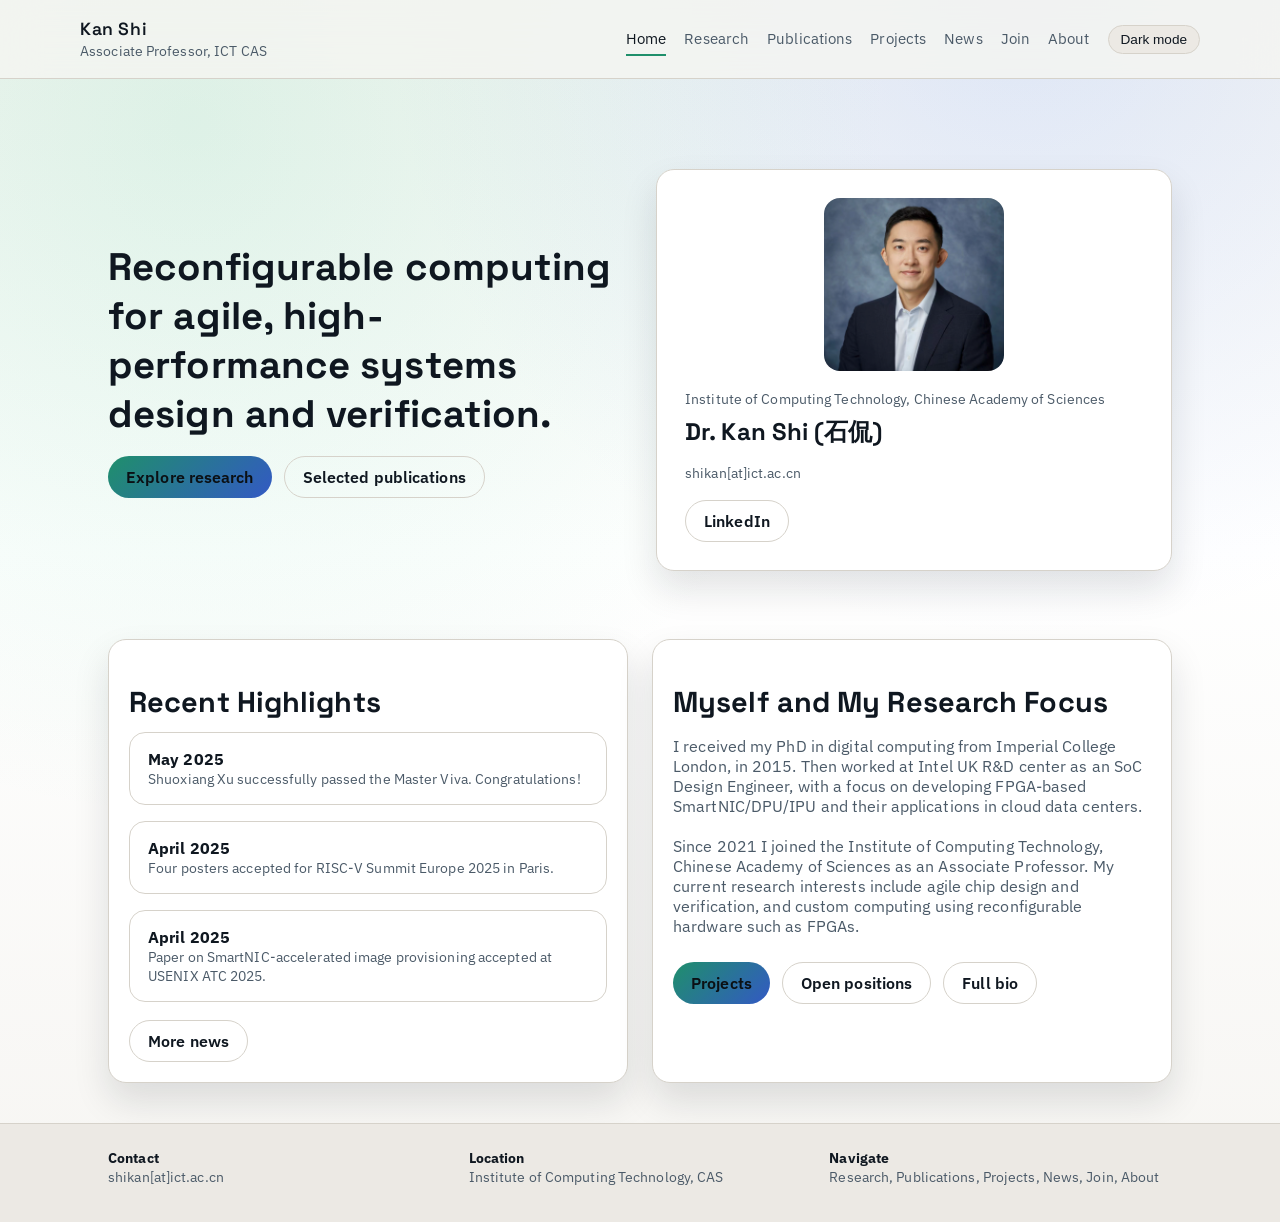
==== index.html @ 4eb70e07 "adjust homepage bio action buttons" ====
<!DOCTYPE html>
<html lang="en" data-theme="dark">
<head>
  <meta charset="utf-8">
  <meta name="viewport" content="width=device-width, initial-scale=1">
  <title>Kan Shi | Academic Portfolio</title>
  <link rel="preconnect" href="https://fonts.googleapis.com">
  <link rel="preconnect" href="https://fonts.gstatic.com" crossorigin>
  <link href="https://fonts.googleapis.com/css2?family=IBM+Plex+Sans:wght@400;500;600&family=Space+Grotesk:wght@500;600;700&display=swap" rel="stylesheet">
  <link rel="stylesheet" href="/css/site.css">
</head>
<body>
  <header class="site-header">
    <div class="container header-inner">
      <a class="brand" href="/">
        <span class="brand-title">Kan Shi</span>
        <span class="brand-subtitle">Associate Professor, ICT CAS</span>
      </a>
      <nav class="nav" aria-label="Primary">
        <a href="/">Home</a>
        <a href="/research/">Research</a>
        <a href="/publications/">Publications</a>
        <a href="/projects/">Projects</a>
        <a href="/news/">News</a>
        <a href="/join/">Join</a>
        <a href="/about/">About</a>
        <button class="theme-toggle" type="button" data-theme-toggle aria-pressed="true">Light mode</button>
      </nav>
    </div>
  </header>

  <main>
    <section class="hero">
      <div class="container hero-grid">
        <div>
          <h1 class="hero-title">Reconfigurable computing for agile, high-performance systems design and verification.</h1>
          <div class="cta-row">
            <a class="button" href="/research/">Explore research</a>
            <a class="button secondary" href="/publications/">Selected publications</a>
          </div>
        </div>
        <div class="hero-card">
          <img class="hero-portrait" src="/img/sk%20photo%202025.png" alt="Portrait of Kan Shi">
          <div class="meta">Institute of Computing Technology, Chinese Academy of Sciences</div>
          <h2 style="margin: 8px 0 6px; font-family: var(--font-display);">Dr. Kan Shi (石侃)</h2>
          <p class="meta">shikan[at]ict.ac.cn</p>
          <div class="cta-row">
            <a class="button secondary" href="https://www.linkedin.com/in/kan-shi-shilicon/" target="_blank" rel="noopener noreferrer">LinkedIn</a>
          </div>
        </div>
      </div>
    </section>

    <section class="section">
      <div class="container two-col">
        <div class="card">
          <h2 class="section-title">Recent Highlights</h2>
          <!-- highlights:start -->
          <ul class="list stagger" style="margin: 0;">
            <li>
            <strong>May 2025</strong>
            <div class="meta">Shuoxiang Xu successfully passed the Master Viva. Congratulations!</div>
            </li>
            <li>
            <strong>April 2025</strong>
            <div class="meta">Four posters accepted for RISC-V Summit Europe 2025 in Paris.</div>
            </li>
            <li>
            <strong>April 2025</strong>
            <div class="meta">Paper on SmartNIC-accelerated image provisioning accepted at USENIX ATC 2025.</div>
            </li>
          </ul>
          <!-- highlights:end -->
          <div class="cta-row">
            <a class="button secondary" href="/news/">More news</a>
          </div>
        </div>
        <div class="card">
          <h2 class="section-title">Myself and My Research Focus</h2>
          <p class="section-subtitle">I received my PhD in digital computing from Imperial College London, in 2015. Then worked at Intel UK R&D center as an SoC Design Engineer, with a focus on developing FPGA-based SmartNIC/DPU/IPU and their applications in cloud data centers.<br><br>Since 2021 I joined the Institute of Computing Technology, Chinese Academy of Sciences as an Associate Professor. My current research interests include agile chip design and verification, and custom computing using reconfigurable hardware such as FPGAs.</p>
          <div class="cta-row">
            <a class="button" href="/projects/">Projects</a>
            <a class="button secondary" href="/join/">Open positions</a>
            <a class="button secondary" href="/about/">Full bio</a>
          </div>
        </div>
      </div>
    </section>
  </main>

  <footer class="site-footer">
    <div class="container footer-grid">
      <div>
        <strong>Contact</strong>
        <div>shikan[at]ict.ac.cn</div>
      </div>
      <div>
        <strong>Location</strong>
        <div>Institute of Computing Technology, CAS</div>
      </div>
      <div>
        <strong>Navigate</strong>
        <div>Research, Publications, Projects, News, Join, About</div>
      </div>
    </div>
  </footer>

  <script src="/js/site.js"></script>
</body>
</html>
---- css/site.css ----
:root {
  color-scheme: light dark;
  --bg: #0b1014;
  --bg-accent: #111a22;
  --surface: #141c24;
  --surface-muted: #0f161d;
  --text: #e6edf3;
  --text-muted: #b3beca;
  --accent: #65d6a6;
  --accent-2: #7aa7ff;
  --border: #22303c;
  --shadow: 0 16px 40px rgba(0, 0, 0, 0.35);
  --max-width: 1120px;
  --radius: 18px;
  --font-sans: "IBM Plex Sans", "Segoe UI", sans-serif;
  --font-display: "Space Grotesk", "Segoe UI", sans-serif;
}

:root[data-theme="light"] {
  color-scheme: light;
  --bg: #f6f5f2;
  --bg-accent: #ffffff;
  --surface: #ffffff;
  --surface-muted: #ece9e4;
  --text: #0f1720;
  --text-muted: #4b5a68;
  --accent: #1f8f6b;
  --accent-2: #3359c4;
  --border: #d6d2ca;
  --shadow: 0 18px 36px rgba(15, 23, 32, 0.12);
}

* {
  box-sizing: border-box;
}

body {
  margin: 0;
  font-family: var(--font-sans);
  background: radial-gradient(circle at 15% 10%, rgba(101, 214, 166, 0.18), transparent 45%),
    radial-gradient(circle at 80% 0%, rgba(122, 167, 255, 0.2), transparent 40%),
    linear-gradient(180deg, var(--bg) 0%, var(--bg-accent) 45%, var(--bg) 100%);
  color: var(--text);
  min-height: 100vh;
  display: flex;
  flex-direction: column;
  letter-spacing: 0.1px;
}

img {
  max-width: 100%;
  display: block;
}

a {
  color: inherit;
  text-decoration: none;
}

a:hover,
a:focus {
  color: var(--accent);
}

main {
  flex: 1;
}

.container {
  max-width: var(--max-width);
  margin: 0 auto;
  padding: 0 28px;
}

.site-header {
  position: sticky;
  top: 0;
  z-index: 50;
  background: rgba(10, 14, 18, 0.75);
  backdrop-filter: blur(18px);
  border-bottom: 1px solid var(--border);
}

:root[data-theme="light"] .site-header {
  background: rgba(246, 245, 242, 0.8);
}

.header-inner {
  display: flex;
  align-items: center;
  justify-content: space-between;
  padding: 18px 0;
  gap: 20px;
}

.brand {
  display: flex;
  flex-direction: column;
  gap: 2px;
}

.brand-title {
  font-family: var(--font-display);
  font-weight: 600;
  font-size: 1.1rem;
  letter-spacing: 0.6px;
}

.brand-subtitle {
  font-size: 0.85rem;
  color: var(--text-muted);
}

.nav {
  display: flex;
  align-items: center;
  gap: 18px;
  flex-wrap: wrap;
  justify-content: flex-end;
}

.nav a {
  font-size: 0.92rem;
  color: var(--text-muted);
  padding: 6px 0;
  border-bottom: 2px solid transparent;
}

.nav a.active {
  color: var(--text);
  border-bottom-color: var(--accent);
}

.theme-toggle {
  border: 1px solid var(--border);
  background: var(--surface-muted);
  color: var(--text);
  padding: 6px 12px;
  border-radius: 999px;
  font-size: 0.85rem;
  cursor: pointer;
}

.hero {
  padding: 90px 0 28px;
}

.hero-grid {
  display: grid;
  grid-template-columns: repeat(auto-fit, minmax(260px, 1fr));
  gap: 32px;
  align-items: center;
}

.hero-grid > * {
  animation: rise 0.8s ease both;
}

.hero-grid > *:nth-child(2) {
  animation-delay: 0.12s;
}

.hero-title {
  font-family: var(--font-display);
  font-size: clamp(1.9rem, 3vw, 3rem);
  margin: 0 0 16px;
}

.hero-lead {
  font-size: 1.05rem;
  color: var(--text-muted);
  line-height: 1.7;
}

.hero-card {
  background: var(--surface);
  border-radius: var(--radius);
  padding: 28px;
  box-shadow: var(--shadow);
  border: 1px solid var(--border);
}

.hero-portrait {
  width: 50%;
  max-width: 180px;
  min-width: 120px;
  border-radius: 16px;
  margin: 0 auto 18px;
}

.section {
  padding: 40px 0;
}

.section-tight-top {
  padding-top: 0;
}

.section-tight-bottom {
  padding-bottom: 0;
}

.publication-intro {
  margin-bottom: 0;
}

.publication-list {
  margin-top: 30px;
}

.publication-list .year-divider {
  background: transparent;
  border: 0;
  padding: 6px 0 2px;
  margin: 6px 0 2px;
  display: flex;
  align-items: center;
  gap: 10px;
  color: var(--text-muted);
}

.publication-list .year-divider::before,
.publication-list .year-divider::after {
  content: "";
  height: 1px;
  background: var(--border);
  flex: 1;
}

.publication-list .year-divider span {
  font-size: 0.8rem;
  letter-spacing: 0.08em;
  text-transform: uppercase;
}

.section-title {
  font-family: var(--font-display);
  font-size: 1.8rem;
  margin-bottom: 12px;
}

.section-subtitle {
  color: var(--text-muted);
  margin-bottom: 26px;
}

.card-grid {
  display: grid;
  grid-template-columns: repeat(auto-fit, minmax(220px, 1fr));
  gap: 20px;
}

.card {
  background: var(--surface);
  border-radius: var(--radius);
  padding: 20px;
  border: 1px solid var(--border);
  box-shadow: var(--shadow);
}

.card h3 {
  margin-top: 0;
  font-family: var(--font-display);
  font-size: 1.1rem;
}

.list {
  display: grid;
  gap: 16px;
  padding: 0;
  list-style: none;
}

.list li {
  background: var(--surface);
  border-radius: 16px;
  padding: 16px 18px;
  border: 1px solid var(--border);
}

.stagger > * {
  animation: fade-up 0.7s ease both;
}

.stagger > *:nth-child(2) { animation-delay: 0.08s; }
.stagger > *:nth-child(3) { animation-delay: 0.16s; }
.stagger > *:nth-child(4) { animation-delay: 0.24s; }
.stagger > *:nth-child(5) { animation-delay: 0.32s; }
.stagger > *:nth-child(6) { animation-delay: 0.4s; }

.meta {
  font-size: 0.9rem;
  color: var(--text-muted);
}

.author-me {
  color: var(--accent) !important;
  font-weight: 700;
  background: color-mix(in srgb, var(--accent) 16%, transparent);
  border-radius: 6px;
  padding: 0 4px;
}

.tag {
  display: inline-flex;
  align-items: center;
  padding: 4px 10px;
  border-radius: 999px;
  border: 1px solid var(--border);
  font-size: 0.8rem;
  color: var(--text-muted);
}

.cta-row {
  display: flex;
  flex-wrap: wrap;
  gap: 12px;
  margin-top: 18px;
}

.button {
  background: linear-gradient(135deg, var(--accent), var(--accent-2));
  color: #0b1014;
  padding: 10px 18px;
  border-radius: 999px;
  font-weight: 600;
  display: inline-flex;
  align-items: center;
  gap: 8px;
}

.button.secondary {
  background: transparent;
  color: var(--text);
  border: 1px solid var(--border);
}

.site-footer {
  border-top: 1px solid var(--border);
  padding: 24px 0 36px;
  background: var(--surface-muted);
}

.footer-grid {
  display: grid;
  grid-template-columns: repeat(auto-fit, minmax(220px, 1fr));
  gap: 18px;
  color: var(--text-muted);
  font-size: 0.9rem;
}

.footer-grid strong {
  color: var(--text);
}

.page-title {
  font-family: var(--font-display);
  font-size: clamp(2rem, 3.2vw, 3rem);
  margin-bottom: 10px;
}

.page-intro {
  color: var(--text-muted);
  max-width: 720px;
  line-height: 1.7;
}

.two-col {
  display: grid;
  grid-template-columns: repeat(auto-fit, minmax(280px, 1fr));
  gap: 24px;
}

.table {
  width: 100%;
  border-collapse: collapse;
  font-size: 0.95rem;
}

.table th,
.table td {
  text-align: left;
  padding: 12px 10px;
  border-bottom: 1px solid var(--border);
}

@media (max-width: 720px) {
  .header-inner {
    align-items: flex-start;
    flex-direction: column;
  }

  .nav {
    justify-content: flex-start;
  }

  .hero {
    padding-top: 70px;
  }
}

@keyframes rise {
  from { opacity: 0; transform: translateY(10px); }
  to { opacity: 1; transform: translateY(0); }
}

@keyframes fade-up {
  from { opacity: 0; transform: translateY(12px); }
  to { opacity: 1; transform: translateY(0); }
}
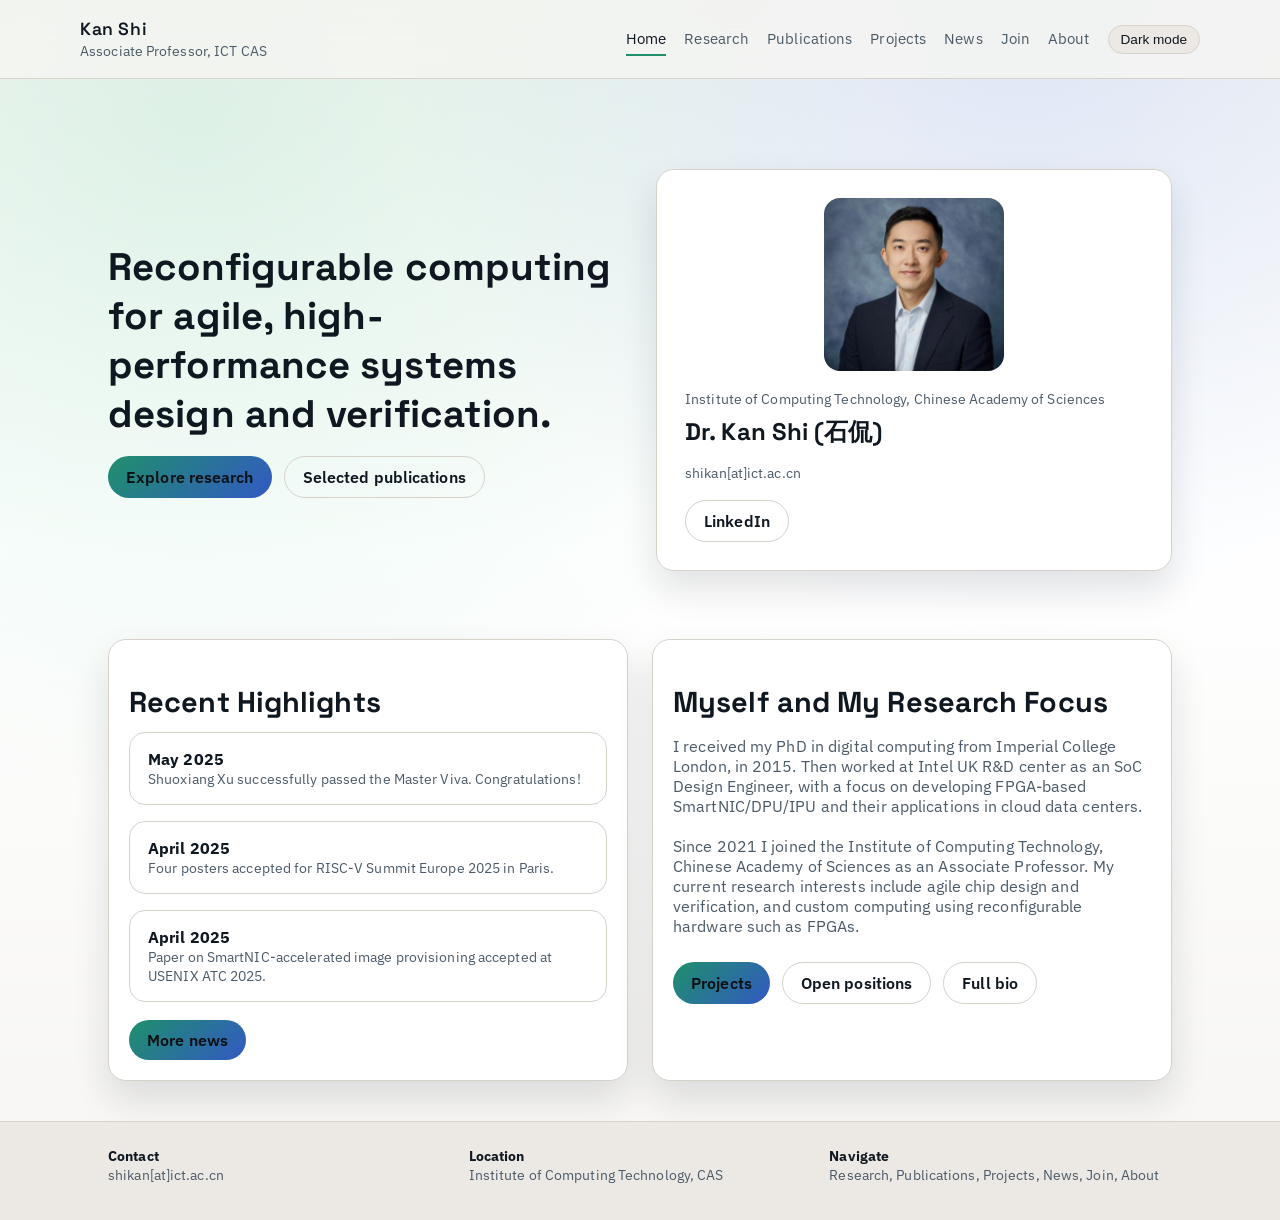
==== commit 59f9cbf8: "use primary style for more news button" ====
--- a/index.html
+++ b/index.html
@@ -72,7 +72,7 @@
           </ul>
           <!-- highlights:end -->
           <div class="cta-row">
-            <a class="button secondary" href="/news/">More news</a>
+            <a class="button" href="/news/">More news</a>
           </div>
         </div>
         <div class="card">
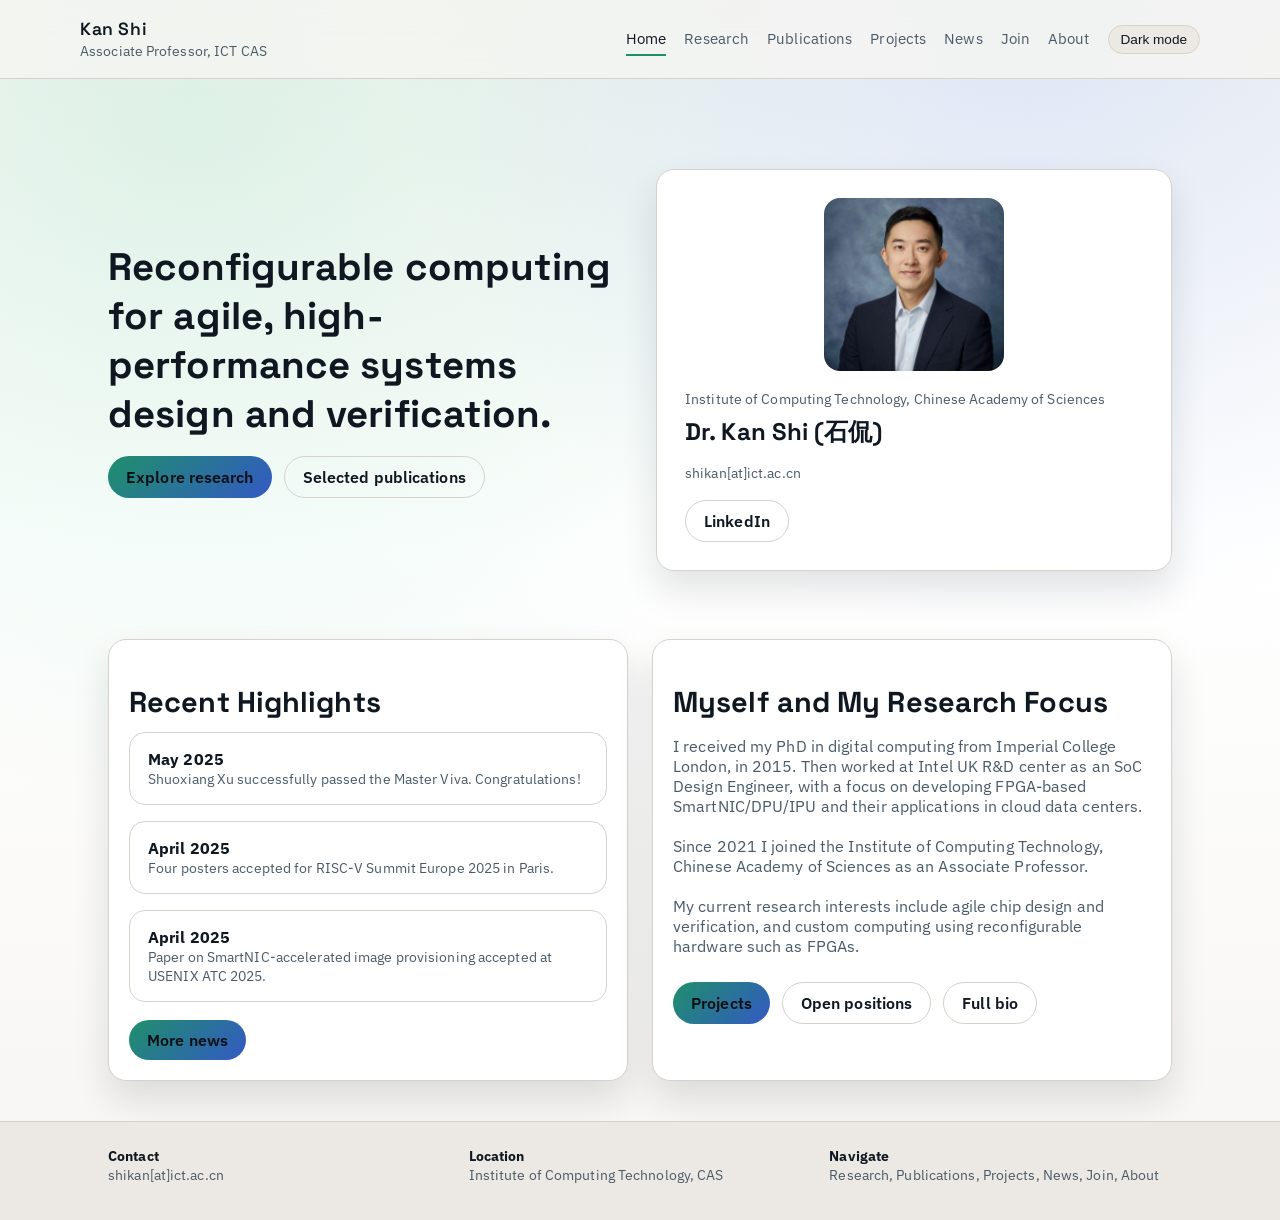
==== commit 4a310af6: "split homepage bio into clearer paragraphs" ====
--- a/index.html
+++ b/index.html
@@ -77,7 +77,7 @@
         </div>
         <div class="card">
           <h2 class="section-title">Myself and My Research Focus</h2>
-          <p class="section-subtitle">I received my PhD in digital computing from Imperial College London, in 2015. Then worked at Intel UK R&D center as an SoC Design Engineer, with a focus on developing FPGA-based SmartNIC/DPU/IPU and their applications in cloud data centers.<br><br>Since 2021 I joined the Institute of Computing Technology, Chinese Academy of Sciences as an Associate Professor. My current research interests include agile chip design and verification, and custom computing using reconfigurable hardware such as FPGAs.</p>
+          <p class="section-subtitle">I received my PhD in digital computing from Imperial College London, in 2015. Then worked at Intel UK R&D center as an SoC Design Engineer, with a focus on developing FPGA-based SmartNIC/DPU/IPU and their applications in cloud data centers.<br><br>Since 2021 I joined the Institute of Computing Technology, Chinese Academy of Sciences as an Associate Professor.<br><br>My current research interests include agile chip design and verification, and custom computing using reconfigurable hardware such as FPGAs.</p>
           <div class="cta-row">
             <a class="button" href="/projects/">Projects</a>
             <a class="button secondary" href="/join/">Open positions</a>
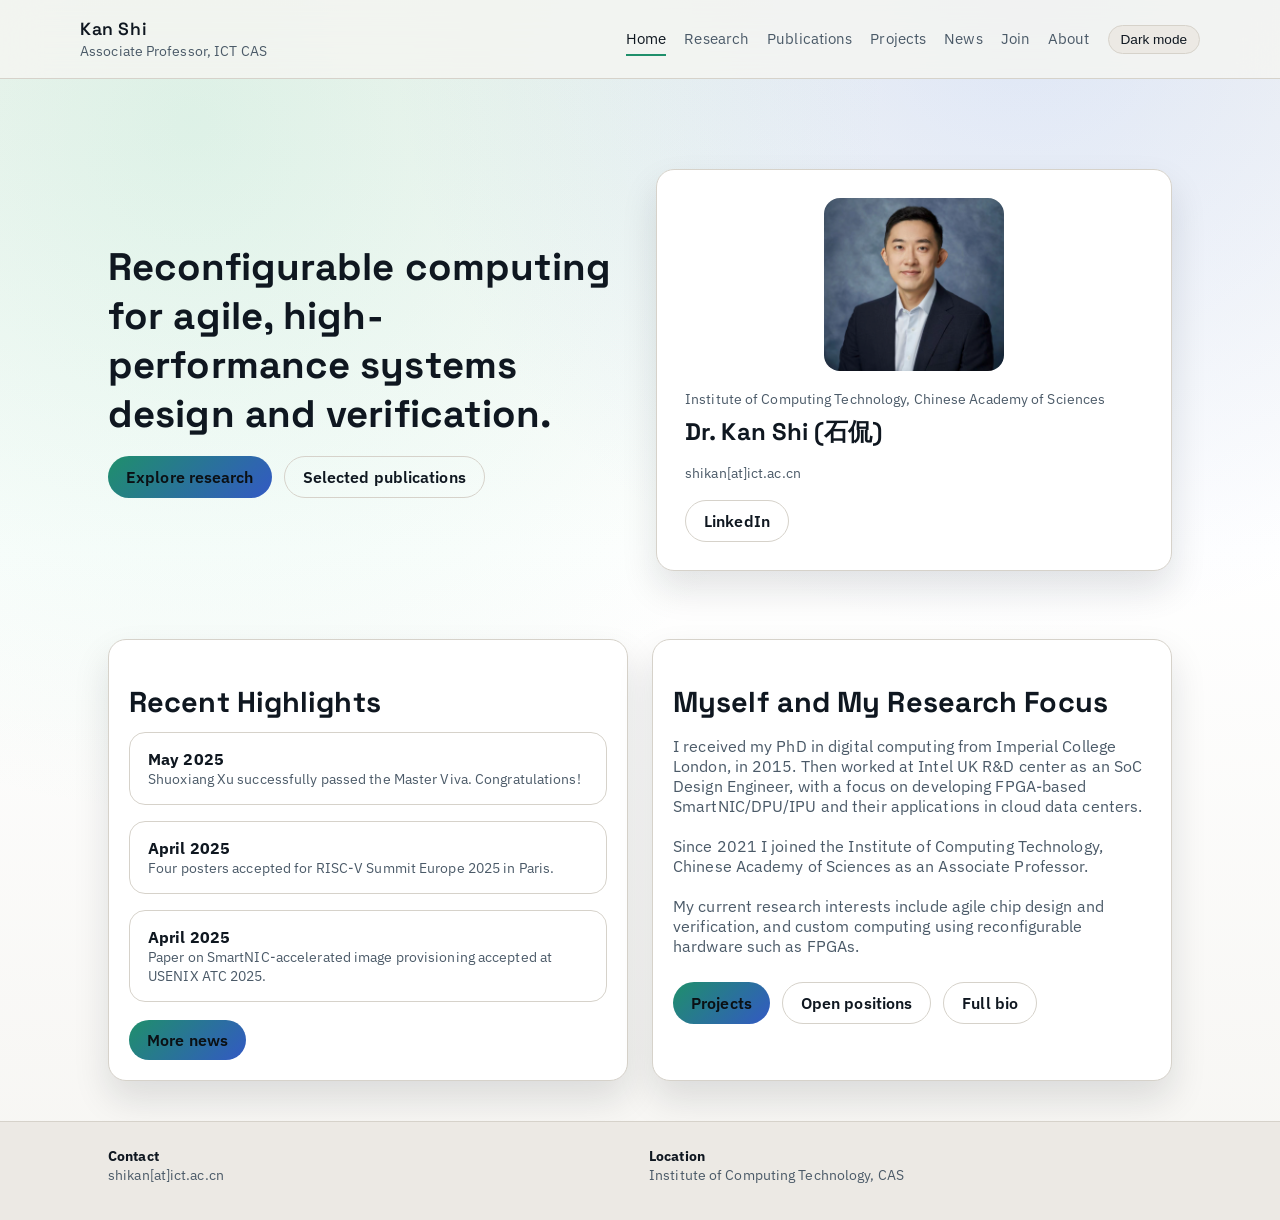
==== commit 0938660e: "remove homepage footer navigate section" ====
--- a/index.html
+++ b/index.html
@@ -98,10 +98,6 @@
         <strong>Location</strong>
         <div>Institute of Computing Technology, CAS</div>
       </div>
-      <div>
-        <strong>Navigate</strong>
-        <div>Research, Publications, Projects, News, Join, About</div>
-      </div>
     </div>
   </footer>
 
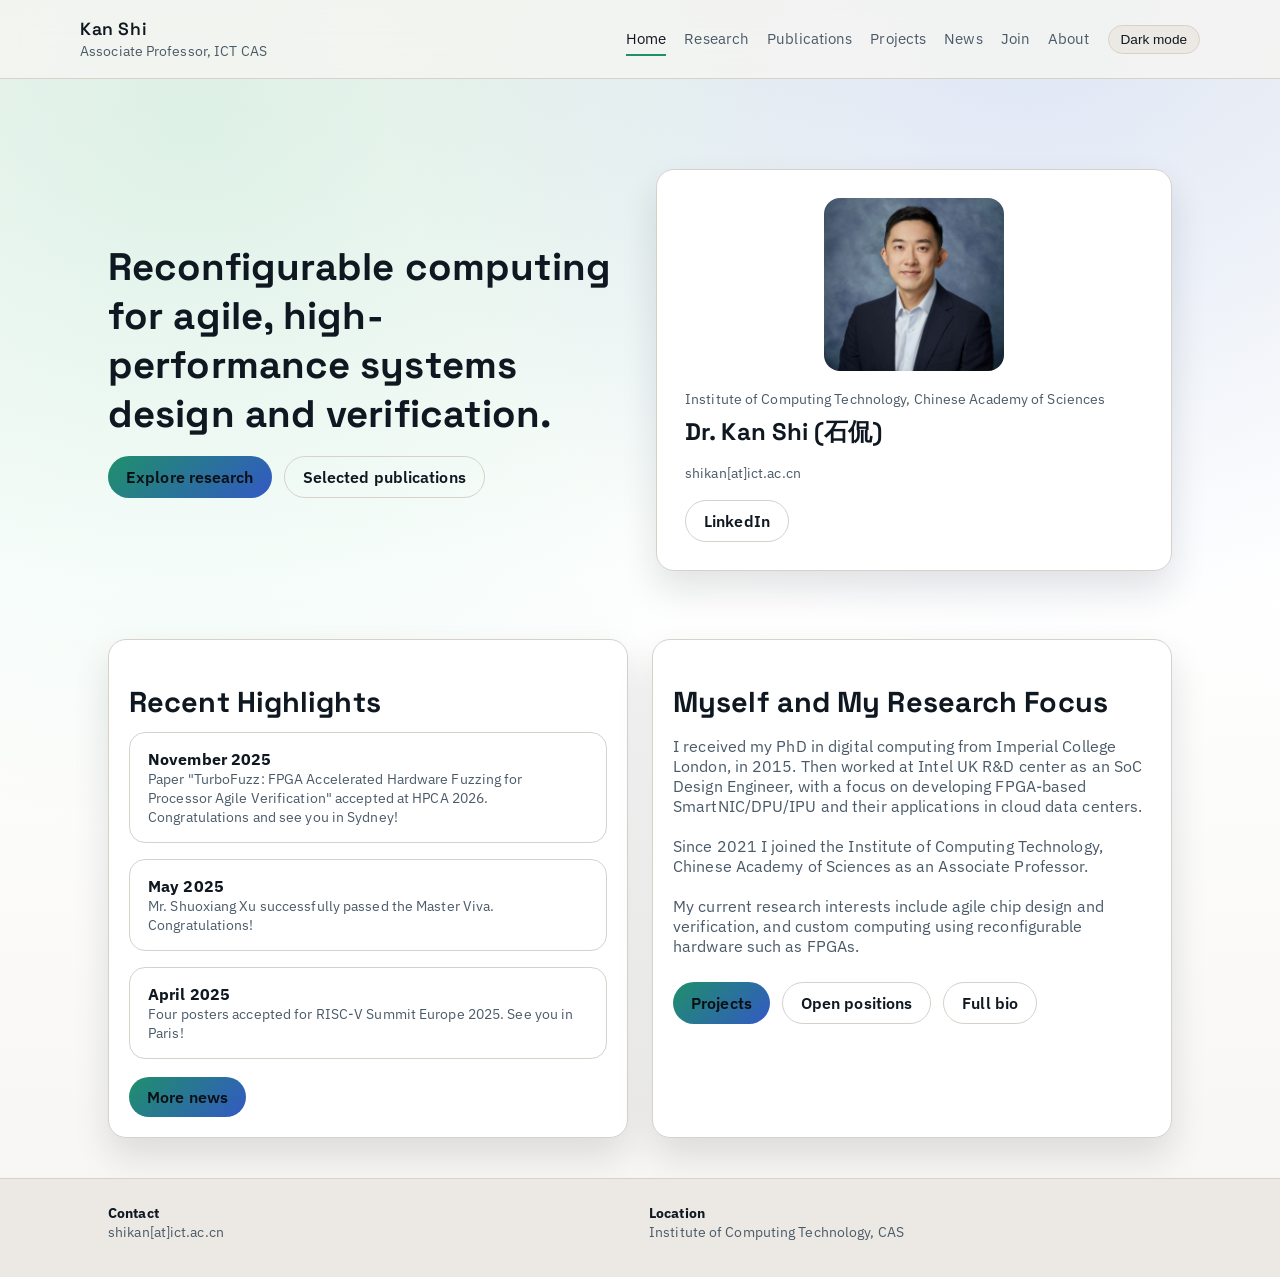
==== commit 7c41f41a: "add November news item and refresh highlights" ====
--- a/index.html
+++ b/index.html
@@ -58,16 +58,16 @@
           <!-- highlights:start -->
           <ul class="list stagger" style="margin: 0;">
             <li>
+            <strong>November 2025</strong>
+            <div class="meta">Paper "TurboFuzz: FPGA Accelerated Hardware Fuzzing for Processor Agile Verification" accepted at HPCA 2026. Congratulations and see you in Sydney!</div>
+            </li>
+            <li>
             <strong>May 2025</strong>
-            <div class="meta">Shuoxiang Xu successfully passed the Master Viva. Congratulations!</div>
+            <div class="meta">Mr. Shuoxiang Xu successfully passed the Master Viva. Congratulations!</div>
             </li>
             <li>
             <strong>April 2025</strong>
-            <div class="meta">Four posters accepted for RISC-V Summit Europe 2025 in Paris.</div>
-            </li>
-            <li>
-            <strong>April 2025</strong>
-            <div class="meta">Paper on SmartNIC-accelerated image provisioning accepted at USENIX ATC 2025.</div>
+            <div class="meta">Four posters accepted for RISC-V Summit Europe 2025. See you in Paris!</div>
             </li>
           </ul>
           <!-- highlights:end -->
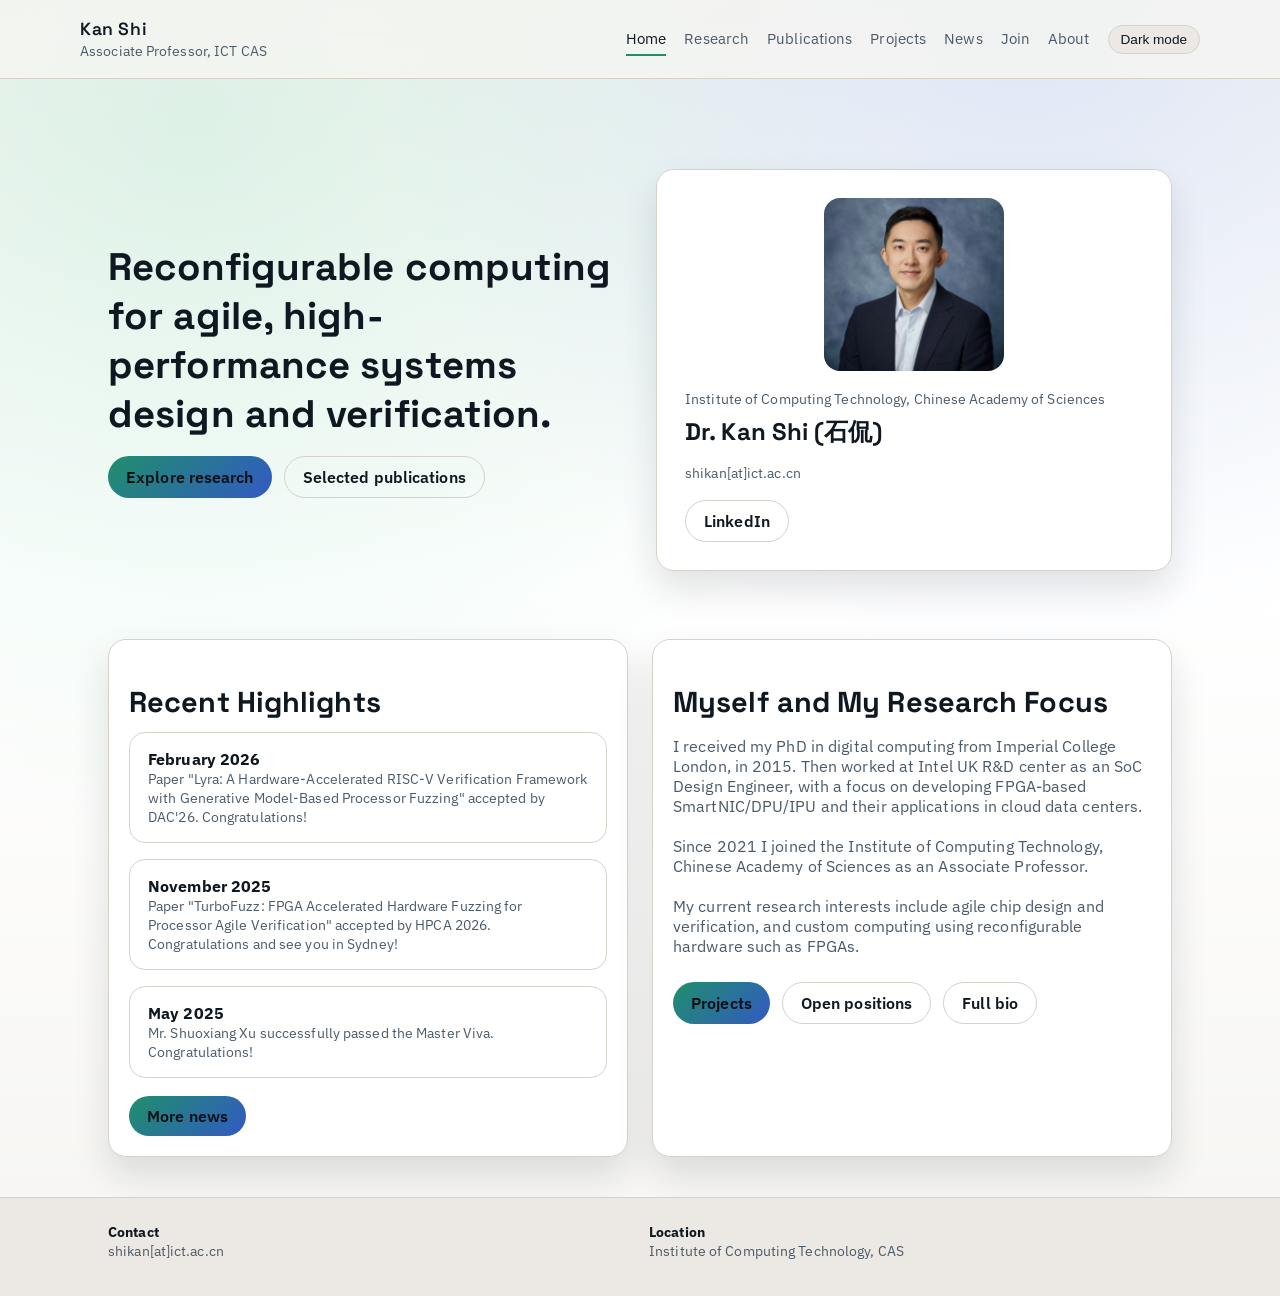
==== commit b00d6d8c: "add February news item and refresh highlights" ====
--- a/index.html
+++ b/index.html
@@ -58,16 +58,16 @@
           <!-- highlights:start -->
           <ul class="list stagger" style="margin: 0;">
             <li>
+            <strong>February 2026</strong>
+            <div class="meta">Paper "Lyra: A Hardware-Accelerated RISC-V Verification Framework with Generative Model-Based Processor Fuzzing" accepted by DAC'26. Congratulations! </div>
+            </li>
+            <li>
             <strong>November 2025</strong>
-            <div class="meta">Paper "TurboFuzz: FPGA Accelerated Hardware Fuzzing for Processor Agile Verification" accepted at HPCA 2026. Congratulations and see you in Sydney!</div>
+            <div class="meta">Paper "TurboFuzz: FPGA Accelerated Hardware Fuzzing for Processor Agile Verification" accepted by HPCA 2026. Congratulations and see you in Sydney!</div>
             </li>
             <li>
             <strong>May 2025</strong>
             <div class="meta">Mr. Shuoxiang Xu successfully passed the Master Viva. Congratulations!</div>
-            </li>
-            <li>
-            <strong>April 2025</strong>
-            <div class="meta">Four posters accepted for RISC-V Summit Europe 2025. See you in Paris!</div>
             </li>
           </ul>
           <!-- highlights:end -->
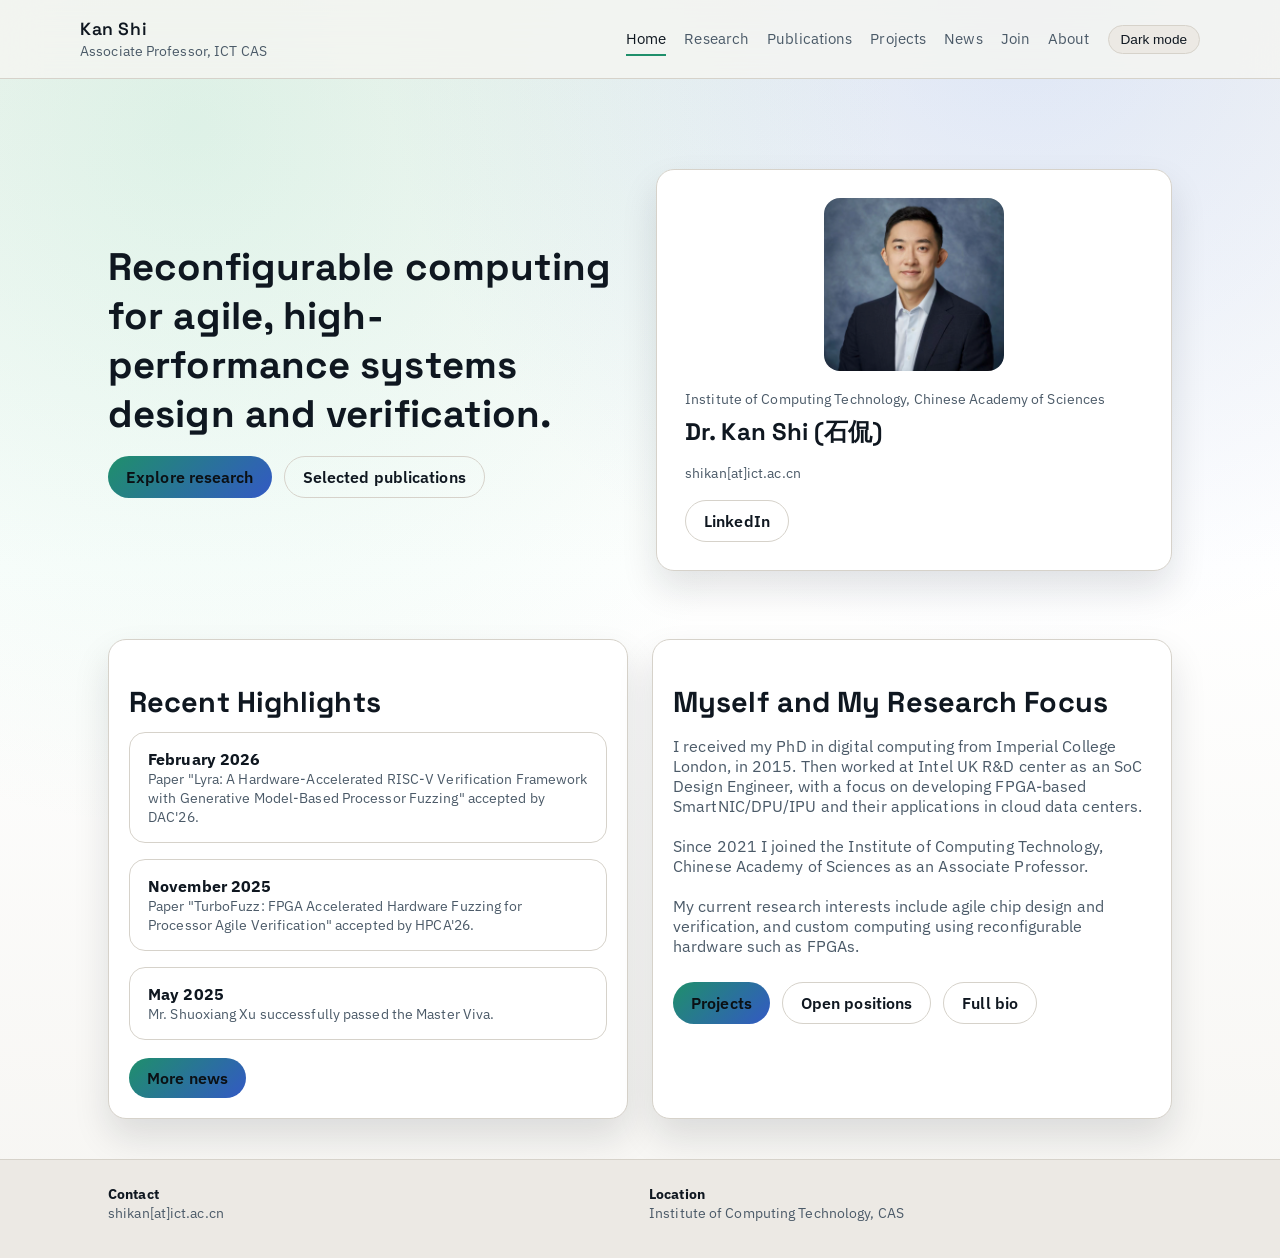
==== commit c3b685d7: "sync highlights to first-sentence news summaries" ====
--- a/index.html
+++ b/index.html
@@ -59,15 +59,15 @@
           <ul class="list stagger" style="margin: 0;">
             <li>
             <strong>February 2026</strong>
-            <div class="meta">Paper "Lyra: A Hardware-Accelerated RISC-V Verification Framework with Generative Model-Based Processor Fuzzing" accepted by DAC'26. Congratulations! </div>
+            <div class="meta">Paper "Lyra: A Hardware-Accelerated RISC-V Verification Framework with Generative Model-Based Processor Fuzzing" accepted by DAC'26.</div>
             </li>
             <li>
             <strong>November 2025</strong>
-            <div class="meta">Paper "TurboFuzz: FPGA Accelerated Hardware Fuzzing for Processor Agile Verification" accepted by HPCA 2026. Congratulations and see you in Sydney!</div>
+            <div class="meta">Paper "TurboFuzz: FPGA Accelerated Hardware Fuzzing for Processor Agile Verification" accepted by HPCA'26.</div>
             </li>
             <li>
             <strong>May 2025</strong>
-            <div class="meta">Mr. Shuoxiang Xu successfully passed the Master Viva. Congratulations!</div>
+            <div class="meta">Mr. Shuoxiang Xu successfully passed the Master Viva.</div>
             </li>
           </ul>
           <!-- highlights:end -->
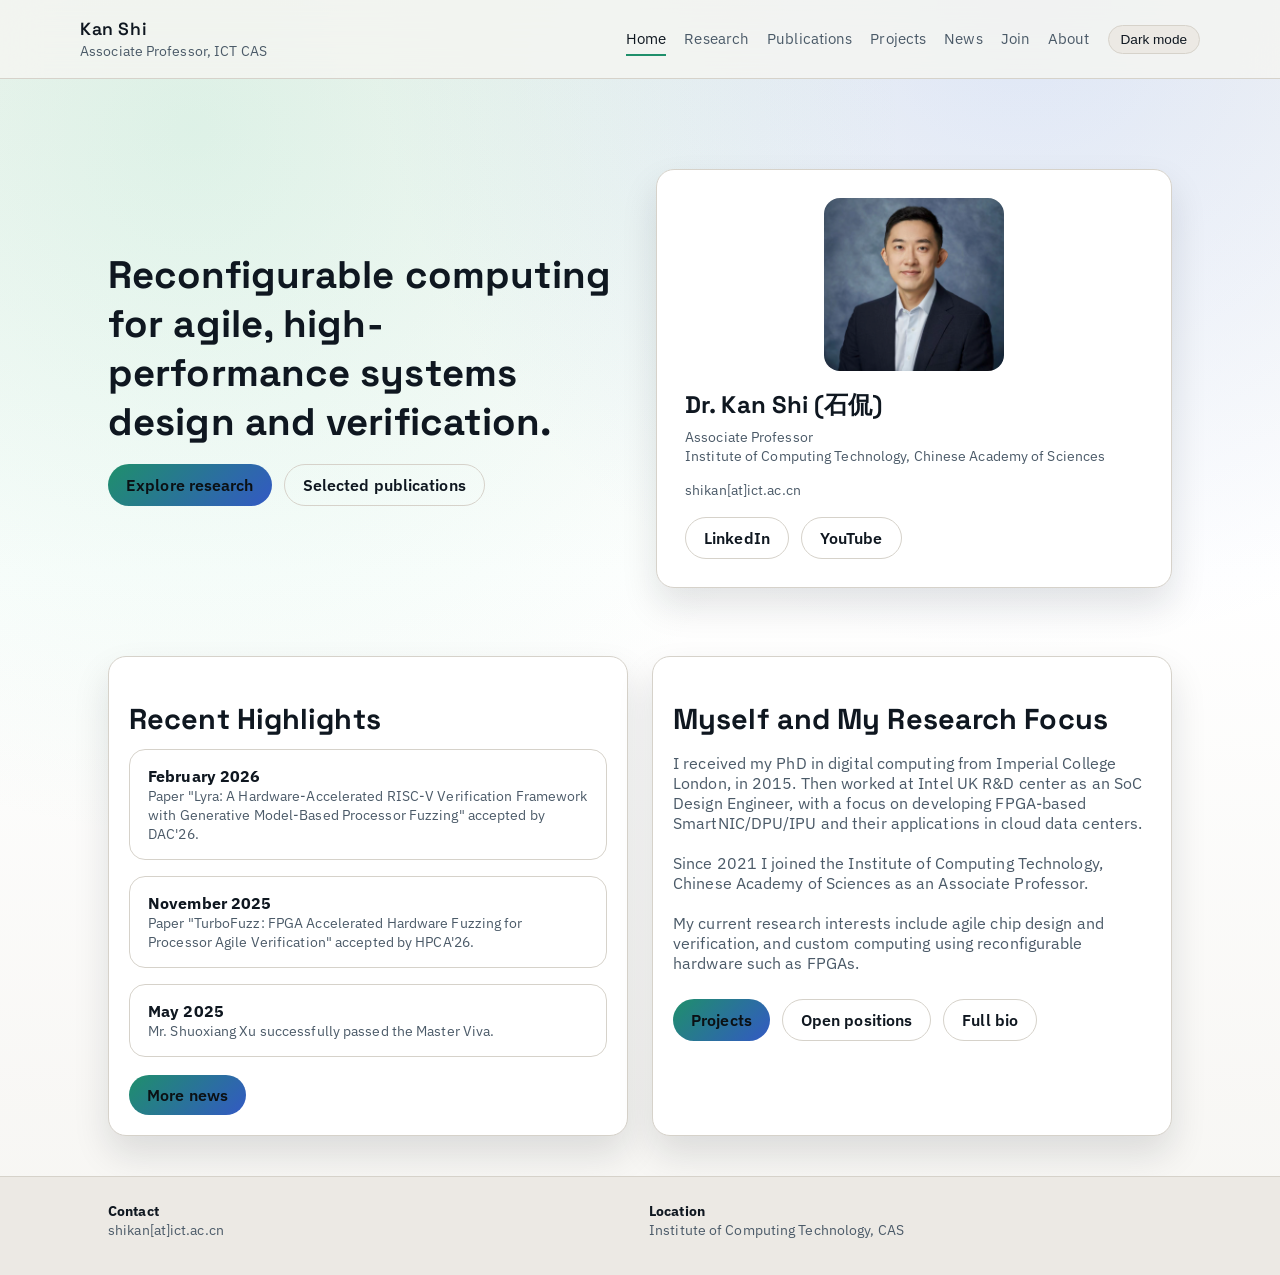
==== commit acd96e2a: "update homepage profile section links and metadata" ====
--- a/index.html
+++ b/index.html
@@ -41,11 +41,13 @@
         </div>
         <div class="hero-card">
           <img class="hero-portrait" src="/img/sk%20photo%202025.png" alt="Portrait of Kan Shi">
+          <h2 style="margin: 8px 0 6px; font-family: var(--font-display);">Dr. Kan Shi (石侃)</h2>
+          <div class="meta">Associate Professor</div>
           <div class="meta">Institute of Computing Technology, Chinese Academy of Sciences</div>
-          <h2 style="margin: 8px 0 6px; font-family: var(--font-display);">Dr. Kan Shi (石侃)</h2>
           <p class="meta">shikan[at]ict.ac.cn</p>
           <div class="cta-row">
             <a class="button secondary" href="https://www.linkedin.com/in/kan-shi-shilicon/" target="_blank" rel="noopener noreferrer">LinkedIn</a>
+            <a class="button secondary" href="https://www.youtube.com/@laoshi_tec" target="_blank" rel="noopener noreferrer">YouTube</a>
           </div>
         </div>
       </div>
--- a/css/site.css
+++ b/css/site.css
@@ -385,6 +385,11 @@
 }
 
 @media (max-width: 720px) {
+  .site-header .container {
+    padding-left: max(20px, env(safe-area-inset-left));
+    padding-right: max(20px, env(safe-area-inset-right));
+  }
+
   .header-inner {
     align-items: flex-start;
     flex-direction: column;
